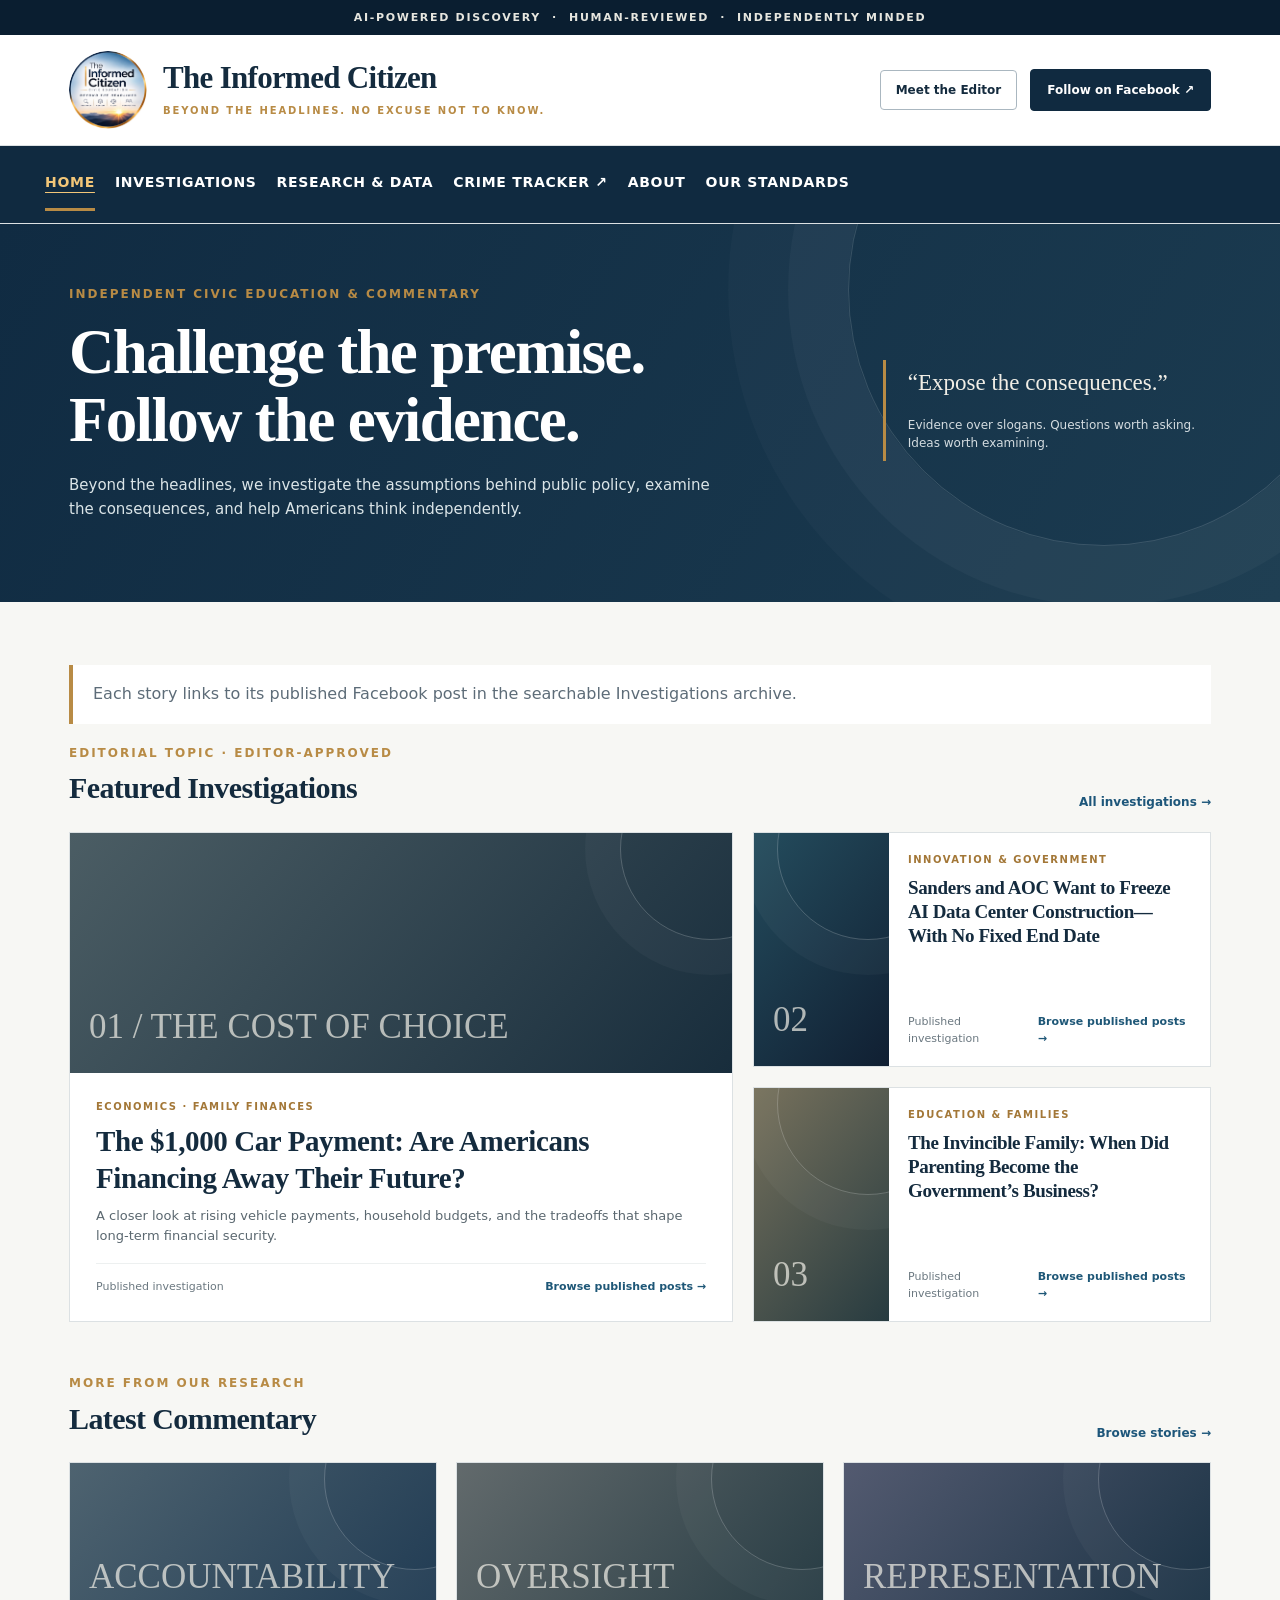
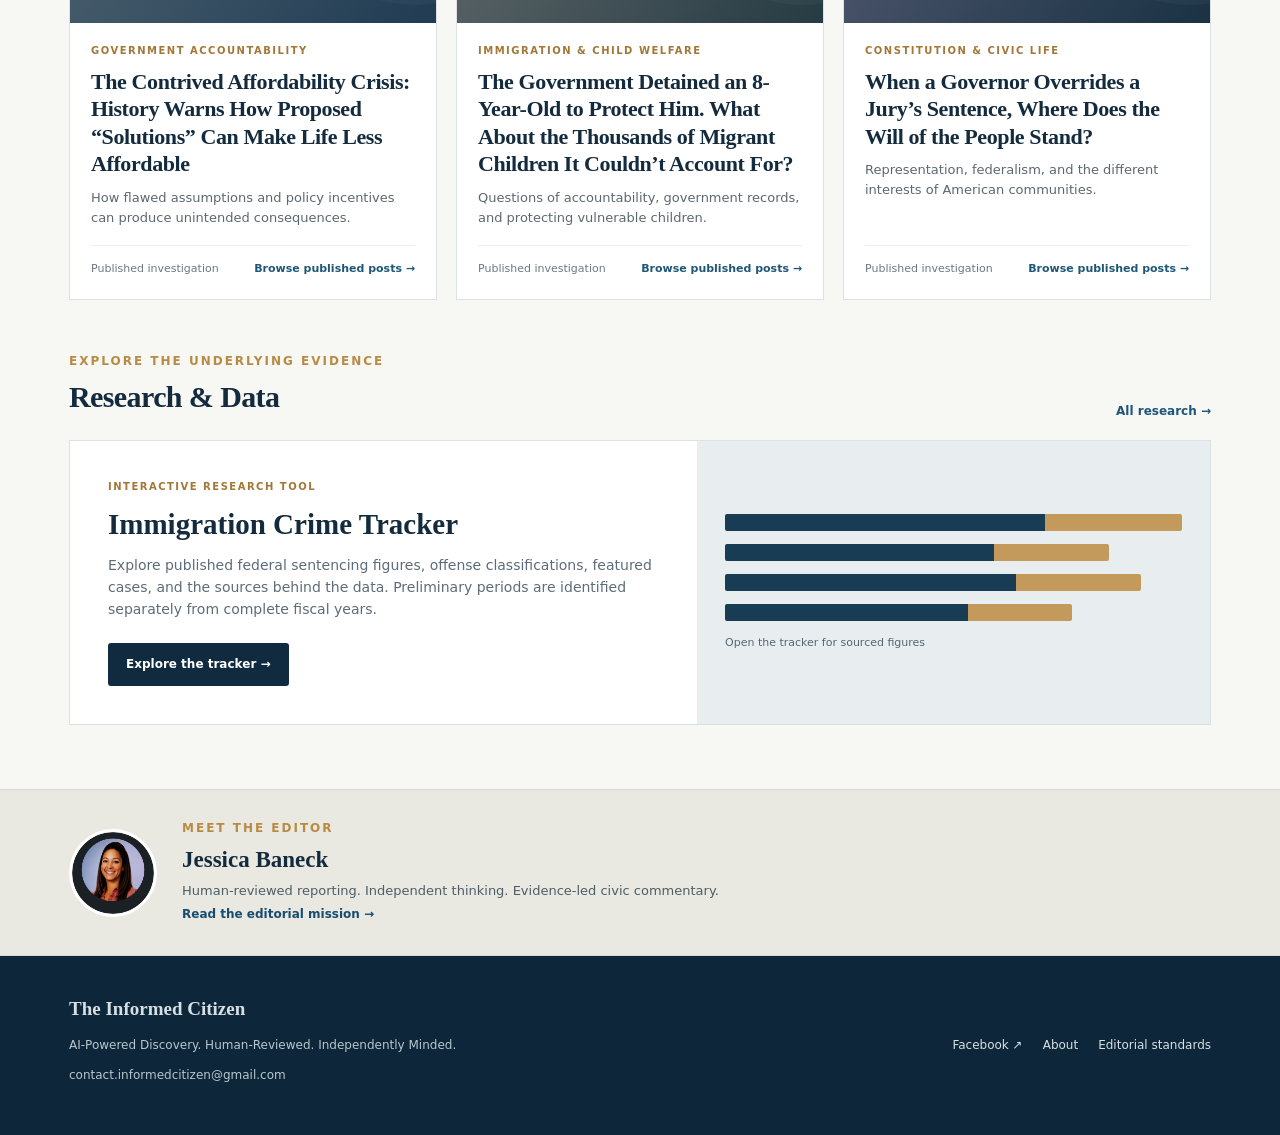
==== index.html @ 51141d1f "Route crime tracker to expandable hub and generalize data standards" ====
<!DOCTYPE html>

<html lang="en"><head><meta charset="utf-8"/><meta content="width=device-width,initial-scale=1" name="viewport"/><title>The Informed Citizen | Beyond the Headlines</title><meta content="Independent investigations and civic education. Beyond the headlines." name="description"/><style>
:root{--ink:#142b3e;--navy:#102a40;--muted:#5d6c78;--gold:#b88b45;--paper:#f7f7f4;--line:#dce1e3;--white:#fff}*{box-sizing:border-box}html{scroll-behavior:smooth}body{margin:0;background:var(--paper);color:var(--ink);font-family:system-ui,-apple-system,Segoe UI,Arial,sans-serif;line-height:1.55}a{color:inherit;text-decoration:none}a:hover{text-decoration:underline}.shell{max-width:1190px;margin:auto;padding:0 24px}.topline{background:#0a1e30;color:#e6e6df;font-size:11px;letter-spacing:1.7px;text-align:center;padding:9px 10px;font-weight:700}.mast{background:#fff;border-bottom:1px solid var(--line)}.mastin{display:flex;align-items:center;justify-content:space-between;gap:20px;min-height:110px}.identity{display:flex;align-items:center;gap:16px}.identity img{width:78px;height:78px;border-radius:50%;object-fit:cover}.name{font-family:Georgia,serif;font-size:clamp(22px,2.6vw,31px);font-weight:bold;letter-spacing:-.7px;line-height:1}.tag{font-size:10px;letter-spacing:1.9px;color:var(--gold);font-weight:800;margin-top:10px}.actions{display:flex;align-items:center;gap:13px}.outline{border:1px solid #aab7c0;border-radius:4px;padding:10px 15px;font-size:12px;font-weight:750}.fb{background:var(--navy);color:white;border:1px solid var(--navy);padding:11px 16px;border-radius:4px;font-size:12px;font-weight:750}.nav{background:white;border-bottom:1px solid var(--line)}.navin{display:flex;gap:32px;align-items:center;overflow-x:auto;white-space:nowrap}.nav a{padding:14px 0;font-size:12px;letter-spacing:.7px;font-weight:800;text-transform:uppercase;border-bottom:3px solid transparent}.nav a:first-child{border-color:var(--gold)}.hero{background:linear-gradient(120deg,#102b42,#1b3b50);color:white;position:relative;overflow:hidden}.hero:after{content:"";position:absolute;right:-80px;top:-190px;width:510px;height:510px;border:1px solid #ffffff25;border-radius:50%;box-shadow:0 0 0 60px #ffffff08,0 0 0 120px #ffffff05}.heroin{padding:61px 24px 66px;position:relative;z-index:1;display:grid;grid-template-columns:1.4fr .6fr;gap:48px;align-items:center}.eyebrow{font-size:11px;font-weight:850;letter-spacing:2.2px;text-transform:uppercase;color:var(--gold)}.hero h1{font-family:Georgia,serif;font-size:clamp(38px,5vw,63px);line-height:1.08;letter-spacing:-1.7px;margin:15px 0 20px;font-weight:600}.hero p{max-width:670px;color:#dbe5e8;font-size:15px}.herobox{border-left:3px solid var(--gold);padding:8px 0 8px 22px;color:#f1eee6}.herobox strong{display:block;font-family:Georgia,serif;font-size:23px;font-weight:normal;line-height:1.3}.herobox small{display:block;margin-top:18px;color:#d4dce0;font-size:12px}.main{padding-top:43px;padding-bottom:64px}.sectionhead{display:flex;justify-content:space-between;align-items:end;gap:15px;margin-bottom:20px}.sectionhead h2{font-family:Georgia,serif;font-size:30px;letter-spacing:-.6px;margin:3px 0 0}.sectionhead a{font-size:12px;font-weight:800;color:#1d567a}.grid{display:grid;grid-template-columns:repeat(3,minmax(0,1fr));gap:19px}.featuregrid{display:grid;grid-template-columns:1.45fr 1fr;gap:20px}.story{background:white;border:1px solid var(--line);overflow:hidden;display:flex;flex-direction:column}.art{height:160px;position:relative;overflow:hidden;display:flex;align-items:end;padding:19px;background:linear-gradient(130deg,#2e4857,#112c40);color:#f2f0e8}.art:after{content:"";position:absolute;width:180px;height:180px;right:-70px;top:-75px;border:1px solid #ffffff35;border-radius:50%;box-shadow:0 0 0 35px #ffffff08}.art em{position:relative;z-index:1;font-style:normal;font-family:Georgia,serif;font-size:35px;opacity:.7}.art.car{background:linear-gradient(130deg,#4b5d64,#182d3c)}.art.ai{background:linear-gradient(130deg,#244c5d,#101f32)}.art.school{background:linear-gradient(130deg,#77715c,#273b40)}.art.gov{background:linear-gradient(130deg,#4e6370,#203b53)}.art.child{background:linear-gradient(130deg,#626a6c,#263b43)}.art.civic{background:linear-gradient(130deg,#535a70,#1a3244)}.storybody{padding:20px 21px 22px;flex:1;display:flex;flex-direction:column}.kicker{color:#a37737;font-size:10px;letter-spacing:1.5px;text-transform:uppercase;font-weight:850}.story h3{font-family:Georgia,serif;font-size:22px;line-height:1.25;letter-spacing:-.4px;margin:9px 0 10px}.story p{color:#5b6870;font-size:13px;margin:0 0 17px}.story .bottom{margin-top:auto;display:flex;align-items:center;justify-content:space-between;gap:8px;border-top:1px solid #edf0f0;padding-top:14px;font-size:11px;color:#6b7880}.story .bottom a{color:#1e5777;font-weight:800}.featured .art{height:240px}.featured h3{font-size:29px}.featured .storybody{padding:26px}.smallstack{display:grid;gap:20px}.smallstack .story{flex-direction:row}.smallstack .art{height:auto;width:135px;flex-shrink:0}.smallstack .storybody{padding:19px}.smallstack h3{font-size:19px}.smallstack p{display:none}.smallstack .bottom{border:0;padding-top:0}.section{margin-top:52px}.research{background:#fff;border:1px solid var(--line);display:grid;grid-template-columns:1.1fr .9fr;overflow:hidden}.researchcopy{padding:38px}.research h3{font-family:Georgia,serif;font-size:29px;line-height:1.2;margin:12px 0}.research p{color:var(--muted);font-size:14px;max-width:560px}.button{display:inline-block;background:var(--navy);color:white;padding:12px 18px;font-size:12px;font-weight:800;margin-top:9px;border-radius:3px}.viz{background:#e8eef0;padding:28px;display:flex;flex-direction:column;justify-content:center;gap:13px}.viz .bar{height:17px;border-radius:2px;background:linear-gradient(90deg,#193c55 70%,#c39a5c 70%)}.viz .bar:nth-child(2){width:84%}.viz .bar:nth-child(3){width:91%}.viz .bar:nth-child(4){width:76%}.viz small{color:#536671;font-size:11px}.aboutband{background:#e9e8e1;border-top:1px solid #d9d9d1;border-bottom:1px solid #d9d9d1}.aboutin{display:flex;align-items:center;gap:25px;padding-top:29px;padding-bottom:29px}.aboutin img{width:88px;height:88px;object-fit:cover;border-radius:50%;border:3px solid white}.aboutin h3{font-family:Georgia,serif;font-size:23px;margin:4px 0}.aboutin p{font-size:13px;color:#4d5e68;margin:0}.aboutin a{font-size:12px;color:#174d70;font-weight:800}.footer{background:#0e2639;color:#d6e0e4;padding:38px 0}.footerin{display:flex;justify-content:space-between;gap:20px;align-items:center}.footer strong{font-family:Georgia,serif;font-size:19px}.footer p{font-size:12px;color:#b7c7cd}.footlinks{display:flex;gap:20px;font-size:12px}.preview{position:fixed;bottom:14px;right:14px;background:#fff;color:#1b3c50;border:1px solid #c7d0d5;box-shadow:0 5px 30px #0002;padding:9px 13px;font-size:11px;font-weight:750;z-index:5;border-radius:5px}@media(max-width:800px){.heroin{grid-template-columns:1fr;gap:20px}.herobox{display:none}.featuregrid{grid-template-columns:1fr}.grid{grid-template-columns:repeat(2,minmax(0,1fr))}.actions .outline{display:none}.mastin{min-height:90px}.identity img{width:58px;height:58px}.name{font-size:22px}.tag{font-size:8px}.research{grid-template-columns:1fr}.viz{min-height:160px}.footerin{flex-direction:column;align-items:start}}@media(max-width:530px){.shell{padding-left:17px;padding-right:17px}.mastin{gap:10px}.name{font-size:19px}.tag{font-size:7px;letter-spacing:1px}.fb{font-size:10px;padding:9px}.navin{gap:20px}.nav a{font-size:10px}.heroin{padding-top:42px;padding-bottom:45px}.hero h1{font-size:39px}.grid{grid-template-columns:1fr}.smallstack .art{width:90px}.smallstack h3{font-size:17px}.featured .art{height:180px}.featured h3{font-size:24px}.sectionhead h2{font-size:27px}.aboutin img{width:68px;height:68px}.aboutin{gap:15px}.preview{font-size:9px}}

/* Shared editorial pages */
.page-hero{padding:54px 0 28px}.page-hero h1{font-size:clamp(36px,5vw,62px);line-height:1.08;letter-spacing:-1.5px;margin:8px 0 12px}.eyebrow{font-size:12px;font-weight:800;letter-spacing:2px;text-transform:uppercase;color:var(--gold)}.intro{max-width:740px;color:var(--muted);font-size:17px}.page-main{min-height:65vh;padding-bottom:70px}.article-grid{display:grid;grid-template-columns:repeat(3,minmax(0,1fr));gap:18px;margin:26px 0}.story-tile{border:1px solid var(--line);border-radius:10px;background:#fff;padding:22px;display:flex;flex-direction:column;gap:12px;min-height:190px}.story-tile h2{font-size:21px;line-height:1.25;margin:0}.story-tile p{color:var(--muted);margin:0}.story-tile a,.cta-link{font-weight:800;color:#234b69;margin-top:auto}.filters{display:flex;gap:10px;flex-wrap:wrap;margin:20px 0}.filter{border:1px solid #cad2d7;background:#fff;padding:10px 15px;border-radius:24px;font-weight:700;color:var(--ink);cursor:pointer}.filter[aria-pressed=true]{background:var(--navy);color:white}.searchbox{padding:13px 16px;width:100%;max-width:500px;border:1px solid #cbd4d9;border-radius:8px;font:inherit}.loadmore{padding:12px 20px;background:var(--navy);color:#fff;border:0;border-radius:6px;font:inherit;font-weight:800;cursor:pointer}.notice{border-left:4px solid var(--gold);background:#fff;padding:17px 20px;color:var(--muted);margin:20px 0}.profile{display:grid;grid-template-columns:200px 1fr;gap:30px;align-items:center;background:#fff;border:1px solid var(--line);border-radius:12px;padding:30px;margin:30px 0}.profile img{width:190px;height:190px;object-fit:cover;border-radius:50%}.readable{max-width:830px;font-size:17px;line-height:1.75}.readable h2{margin-top:32px}.research-panel{border:1px solid var(--line);background:#fff;border-radius:12px;padding:30px;margin:24px 0}.link-list a{display:block;padding:12px 0;border-bottom:1px solid var(--line);font-weight:700}@media(max-width:760px){.article-grid{grid-template-columns:1fr}.profile{grid-template-columns:1fr;text-align:center}.profile img{margin:auto}.page-hero{padding:35px 0 18px}}
</style><style id="site-nav-fix">nav.nav{position:sticky;top:0;z-index:1000;background:#102a40}nav.nav .navin{display:flex;gap:20px;align-items:center;flex-wrap:wrap;padding:12px 0}nav.nav a{color:#fff;text-decoration:none;font-weight:600;font-size:14px}nav.nav a[aria-current="page"]{color:#f2c678;text-decoration:underline;text-underline-offset:5px}.story-tile[hidden],#more[hidden]{display:none!important}@media(max-width:640px){nav.nav .navin{gap:12px;padding:10px 0}nav.nav a{font-size:12px}}</style></head><body><div class="topline">AI-POWERED DISCOVERY  ·  HUMAN-REVIEWED  ·  INDEPENDENTLY MINDED</div><header class="mast"><div class="shell mastin"><a class="identity" href="index.html"><img alt="The Informed Citizen logo" src="[data-uri]"/><div><div class="name">The Informed Citizen</div><div class="tag">BEYOND THE HEADLINES. NO EXCUSE NOT TO KNOW.</div></div></a><div class="actions"><a class="outline" href="about.html">Meet the Editor</a><a class="fb" href="https://www.facebook.com/share/19aGaXoDgL/?mibextid=wwXIfr" rel="noopener" target="_blank">Follow on Facebook ↗</a></div></div></header><nav class="nav"><div class="shell navin"><a aria-current="page" href="index.html">Home</a><a href="investigations.html">Investigations</a><a href="research.html">Research &amp; Data</a><a href="crime-tracker.html" target="_blank" rel="noopener noreferrer">Crime Tracker ↗</a><a href="about.html">About</a><a href="methodology.html">Our Standards</a></div></nav><section class="hero"><div class="shell heroin"><div><div class="eyebrow">Independent civic education &amp; commentary</div><h1>Challenge the premise.<br/>Follow the evidence.</h1><p>Beyond the headlines, we investigate the assumptions behind public policy, examine the consequences, and help Americans think independently.</p></div><div class="herobox"><strong>“Expose the consequences.”</strong><small>Evidence over slogans. Questions worth asking. Ideas worth examining.</small></div></div></section><main class="shell main"><div class="notice shell">Each story links to its published Facebook post in the searchable Investigations archive.</div><section><div class="sectionhead"><div><div class="eyebrow">Editorial topic · Editor-approved</div><h2>Featured Investigations</h2></div><a href="investigations.html">All investigations →</a></div><div class="featuregrid"><article class="story featured"><div class="art car"><em>01 / THE COST OF CHOICE</em></div><div class="storybody"><div class="kicker">Economics · Family finances</div><h3><a href="https://www.facebook.com/share/p/19rZbtHtNw/?mibextid=wwXIfr" rel="noopener noreferrer" target="_blank">The $1,000 Car Payment: Are Americans Financing Away Their Future?</a></h3><p>A closer look at rising vehicle payments, household budgets, and the tradeoffs that shape long-term financial security.</p><div class="bottom"><span>Published investigation</span><a href="investigations.html" rel="noopener" target="_blank">Browse published posts →</a></div></div></article><div class="smallstack"><article class="story"><div class="art ai"><em>02</em></div><div class="storybody"><div class="kicker">Innovation &amp; government</div><h3><a href="https://www.facebook.com/share/16NXkPvej3C/?mibextid=wwXIfr" rel="noopener noreferrer" target="_blank">Sanders and AOC Want to Freeze AI Data Center Construction—With No Fixed End Date</a></h3><div class="bottom"><span>Published investigation</span><a href="investigations.html" rel="noopener" target="_blank">Browse published posts →</a></div></div></article><article class="story"><div class="art school"><em>03</em></div><div class="storybody"><div class="kicker">Education &amp; families</div><h3><a href="https://www.facebook.com/share/1JA9yYzC1A/?mibextid=wwXIfr" rel="noopener noreferrer" target="_blank">The Invincible Family: When Did Parenting Become the Government’s Business?</a></h3><div class="bottom"><span>Published investigation</span><a href="investigations.html" rel="noopener" target="_blank">Browse published posts →</a></div></div></article></div></div></section><section class="section"><div class="sectionhead"><div><div class="eyebrow">More from our research</div><h2>Latest Commentary</h2></div><a href="investigations.html">Browse stories →</a></div><div class="grid"><article class="story"><div class="art gov"><em>ACCOUNTABILITY</em></div><div class="storybody"><div class="kicker">Government accountability</div><h3><a href="https://www.facebook.com/share/1FDDnfj3Ny/?mibextid=wwXIfr" rel="noopener noreferrer" target="_blank">The Contrived Affordability Crisis: History Warns How Proposed “Solutions” Can Make Life Less Affordable</a></h3><p>How flawed assumptions and policy incentives can produce unintended consequences.</p><div class="bottom"><span>Published investigation</span><a href="investigations.html" rel="noopener" target="_blank">Browse published posts →</a></div></div></article><article class="story"><div class="art child"><em>OVERSIGHT</em></div><div class="storybody"><div class="kicker">Immigration &amp; child welfare</div><h3><a href="https://www.facebook.com/share/v/1CK9tFziit/?mibextid=wwXIfr" rel="noopener noreferrer" target="_blank">The Government Detained an 8-Year-Old to Protect Him. What About the Thousands of Migrant Children It Couldn’t Account For?</a></h3><p>Questions of accountability, government records, and protecting vulnerable children.</p><div class="bottom"><span>Published investigation</span><a href="investigations.html" rel="noopener" target="_blank">Browse published posts →</a></div></div></article><article class="story"><div class="art civic"><em>REPRESENTATION</em></div><div class="storybody"><div class="kicker">Constitution &amp; civic life</div><h3><a href="https://www.facebook.com/share/19tiYVCJKF/?mibextid=wwXIfr" rel="noopener noreferrer" target="_blank">When a Governor Overrides a Jury’s Sentence, Where Does the Will of the People Stand?</a></h3><p>Representation, federalism, and the different interests of American communities.</p><div class="bottom"><span>Published investigation</span><a href="investigations.html" rel="noopener" target="_blank">Browse published posts →</a></div></div></article></div></section><section class="section"><div class="sectionhead"><div><div class="eyebrow">Explore the underlying evidence</div><h2>Research &amp; Data</h2></div><a href="research.html">All research →</a></div><div class="research"><div class="researchcopy"><div class="kicker">Interactive research tool</div><h3>Immigration Crime Tracker</h3><p>Explore published federal sentencing figures, offense classifications, featured cases, and the sources behind the data. Preliminary periods are identified separately from complete fiscal years.</p><a class="button" href="crime-tracker.html" target="_blank" rel="noopener noreferrer">Explore the tracker →</a></div><div aria-label="Decorative chart preview" class="viz"><div class="bar"></div><div class="bar"></div><div class="bar"></div><div class="bar"></div><small>Open the tracker for sourced figures</small></div></div></section></main><section class="aboutband"><div class="shell aboutin"><img alt="Editor Jessica Baneck" src="[data-uri]"/><div><div class="eyebrow">Meet the editor</div><h3>Jessica Baneck</h3><p>Human-reviewed reporting. Independent thinking. Evidence-led civic commentary.</p><a href="about.html">Read the editorial mission →</a></div></div></section><footer class="footer"><div class="shell footerin"><div><strong>The Informed Citizen</strong><p>AI-Powered Discovery. Human-Reviewed. Independently Minded.</p><p>contact.informedcitizen@gmail.com</p></div><div class="footlinks"><a href="https://www.facebook.com/share/19aGaXoDgL/?mibextid=wwXIfr" rel="noopener" target="_blank">Facebook ↗</a><a href="about.html">About</a><a href="methodology.html">Editorial standards</a></div></div></footer></body></html>
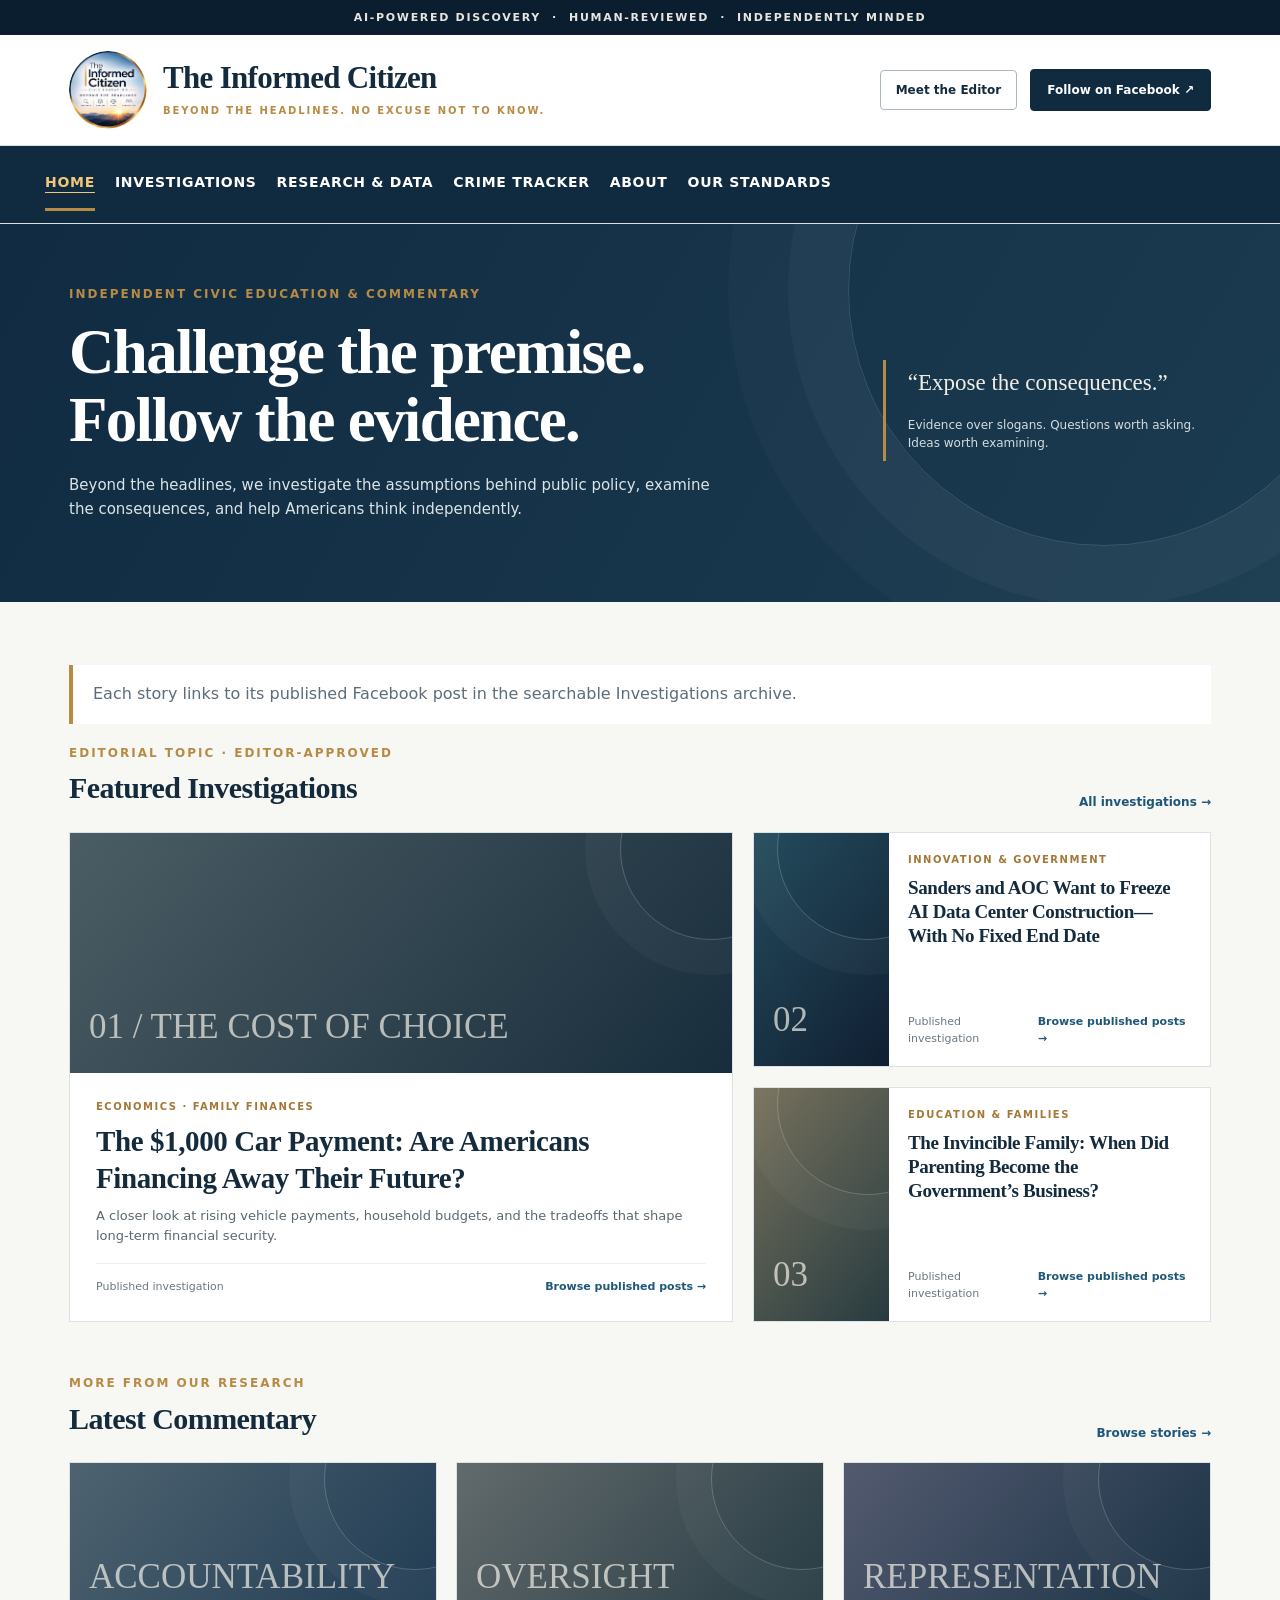
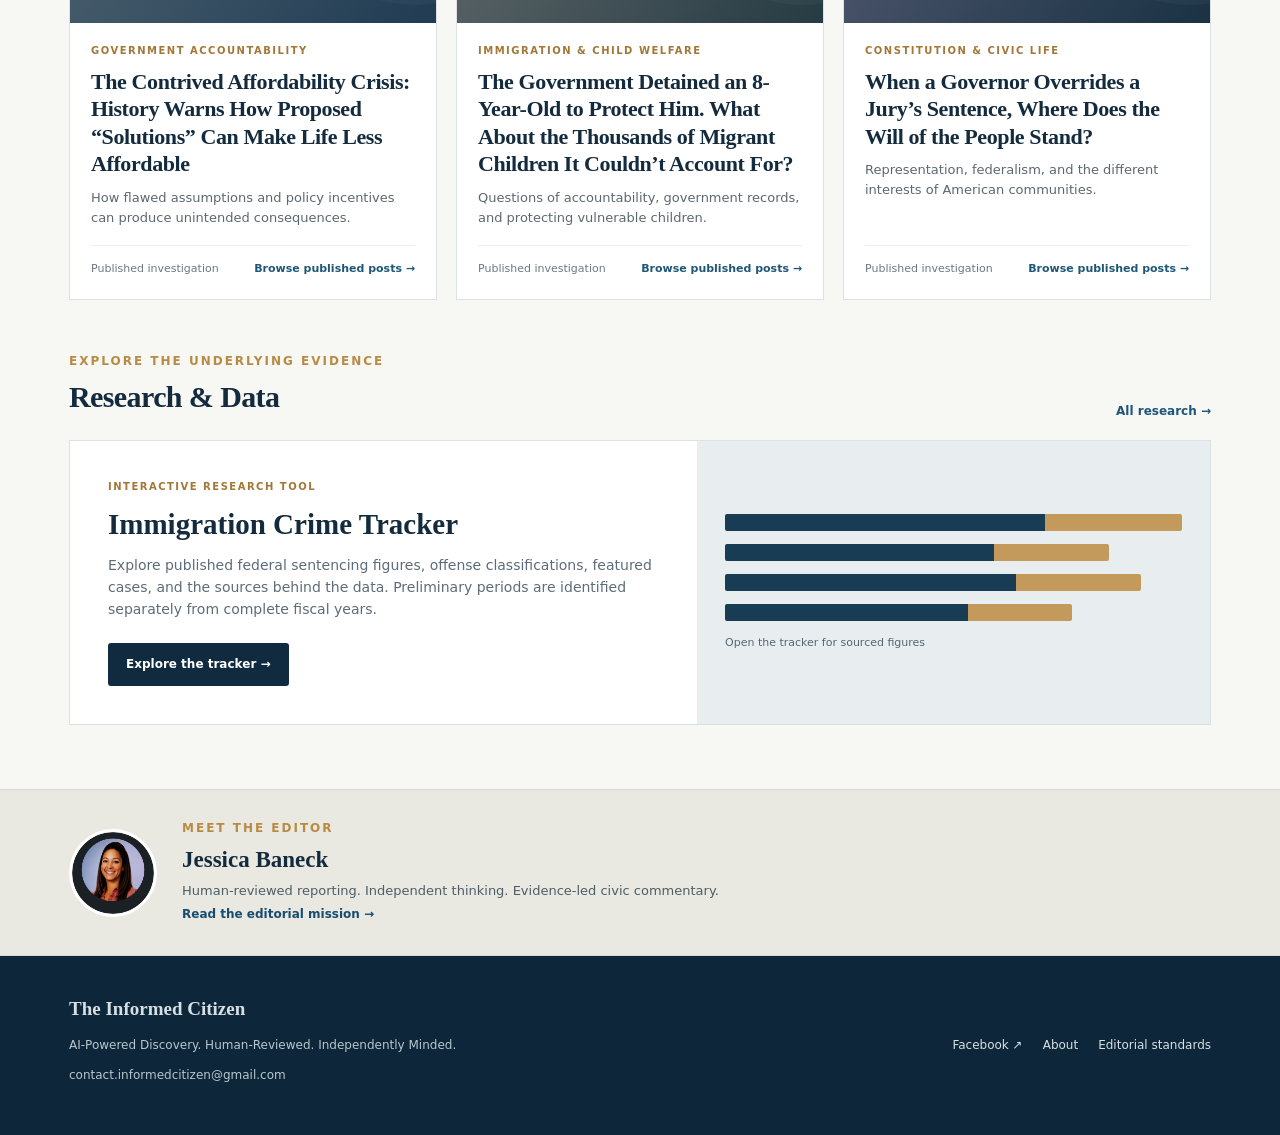
==== commit ea3934c8: "Use same-tab Crime Tracker navigation and hide unverifiable archive card" ====
--- a/index.html
+++ b/index.html
@@ -5,4 +5,4 @@
 
 /* Shared editorial pages */
 .page-hero{padding:54px 0 28px}.page-hero h1{font-size:clamp(36px,5vw,62px);line-height:1.08;letter-spacing:-1.5px;margin:8px 0 12px}.eyebrow{font-size:12px;font-weight:800;letter-spacing:2px;text-transform:uppercase;color:var(--gold)}.intro{max-width:740px;color:var(--muted);font-size:17px}.page-main{min-height:65vh;padding-bottom:70px}.article-grid{display:grid;grid-template-columns:repeat(3,minmax(0,1fr));gap:18px;margin:26px 0}.story-tile{border:1px solid var(--line);border-radius:10px;background:#fff;padding:22px;display:flex;flex-direction:column;gap:12px;min-height:190px}.story-tile h2{font-size:21px;line-height:1.25;margin:0}.story-tile p{color:var(--muted);margin:0}.story-tile a,.cta-link{font-weight:800;color:#234b69;margin-top:auto}.filters{display:flex;gap:10px;flex-wrap:wrap;margin:20px 0}.filter{border:1px solid #cad2d7;background:#fff;padding:10px 15px;border-radius:24px;font-weight:700;color:var(--ink);cursor:pointer}.filter[aria-pressed=true]{background:var(--navy);color:white}.searchbox{padding:13px 16px;width:100%;max-width:500px;border:1px solid #cbd4d9;border-radius:8px;font:inherit}.loadmore{padding:12px 20px;background:var(--navy);color:#fff;border:0;border-radius:6px;font:inherit;font-weight:800;cursor:pointer}.notice{border-left:4px solid var(--gold);background:#fff;padding:17px 20px;color:var(--muted);margin:20px 0}.profile{display:grid;grid-template-columns:200px 1fr;gap:30px;align-items:center;background:#fff;border:1px solid var(--line);border-radius:12px;padding:30px;margin:30px 0}.profile img{width:190px;height:190px;object-fit:cover;border-radius:50%}.readable{max-width:830px;font-size:17px;line-height:1.75}.readable h2{margin-top:32px}.research-panel{border:1px solid var(--line);background:#fff;border-radius:12px;padding:30px;margin:24px 0}.link-list a{display:block;padding:12px 0;border-bottom:1px solid var(--line);font-weight:700}@media(max-width:760px){.article-grid{grid-template-columns:1fr}.profile{grid-template-columns:1fr;text-align:center}.profile img{margin:auto}.page-hero{padding:35px 0 18px}}
-</style><style id="site-nav-fix">nav.nav{position:sticky;top:0;z-index:1000;background:#102a40}nav.nav .navin{display:flex;gap:20px;align-items:center;flex-wrap:wrap;padding:12px 0}nav.nav a{color:#fff;text-decoration:none;font-weight:600;font-size:14px}nav.nav a[aria-current="page"]{color:#f2c678;text-decoration:underline;text-underline-offset:5px}.story-tile[hidden],#more[hidden]{display:none!important}@media(max-width:640px){nav.nav .navin{gap:12px;padding:10px 0}nav.nav a{font-size:12px}}</style></head><body><div class="topline">AI-POWERED DISCOVERY  ·  HUMAN-REVIEWED  ·  INDEPENDENTLY MINDED</div><header class="mast"><div class="shell mastin"><a class="identity" href="index.html"><img alt="The Informed Citizen logo" src="[data-uri]"/><div><div class="name">The Informed Citizen</div><div class="tag">BEYOND THE HEADLINES. NO EXCUSE NOT TO KNOW.</div></div></a><div class="actions"><a class="outline" href="about.html">Meet the Editor</a><a class="fb" href="https://www.facebook.com/share/19aGaXoDgL/?mibextid=wwXIfr" rel="noopener" target="_blank">Follow on Facebook ↗</a></div></div></header><nav class="nav"><div class="shell navin"><a aria-current="page" href="index.html">Home</a><a href="investigations.html">Investigations</a><a href="research.html">Research &amp; Data</a><a href="crime-tracker.html" target="_blank" rel="noopener noreferrer">Crime Tracker ↗</a><a href="about.html">About</a><a href="methodology.html">Our Standards</a></div></nav><section class="hero"><div class="shell heroin"><div><div class="eyebrow">Independent civic education &amp; commentary</div><h1>Challenge the premise.<br/>Follow the evidence.</h1><p>Beyond the headlines, we investigate the assumptions behind public policy, examine the consequences, and help Americans think independently.</p></div><div class="herobox"><strong>“Expose the consequences.”</strong><small>Evidence over slogans. Questions worth asking. Ideas worth examining.</small></div></div></section><main class="shell main"><div class="notice shell">Each story links to its published Facebook post in the searchable Investigations archive.</div><section><div class="sectionhead"><div><div class="eyebrow">Editorial topic · Editor-approved</div><h2>Featured Investigations</h2></div><a href="investigations.html">All investigations →</a></div><div class="featuregrid"><article class="story featured"><div class="art car"><em>01 / THE COST OF CHOICE</em></div><div class="storybody"><div class="kicker">Economics · Family finances</div><h3><a href="https://www.facebook.com/share/p/19rZbtHtNw/?mibextid=wwXIfr" rel="noopener noreferrer" target="_blank">The $1,000 Car Payment: Are Americans Financing Away Their Future?</a></h3><p>A closer look at rising vehicle payments, household budgets, and the tradeoffs that shape long-term financial security.</p><div class="bottom"><span>Published investigation</span><a href="investigations.html" rel="noopener" target="_blank">Browse published posts →</a></div></div></article><div class="smallstack"><article class="story"><div class="art ai"><em>02</em></div><div class="storybody"><div class="kicker">Innovation &amp; government</div><h3><a href="https://www.facebook.com/share/16NXkPvej3C/?mibextid=wwXIfr" rel="noopener noreferrer" target="_blank">Sanders and AOC Want to Freeze AI Data Center Construction—With No Fixed End Date</a></h3><div class="bottom"><span>Published investigation</span><a href="investigations.html" rel="noopener" target="_blank">Browse published posts →</a></div></div></article><article class="story"><div class="art school"><em>03</em></div><div class="storybody"><div class="kicker">Education &amp; families</div><h3><a href="https://www.facebook.com/share/1JA9yYzC1A/?mibextid=wwXIfr" rel="noopener noreferrer" target="_blan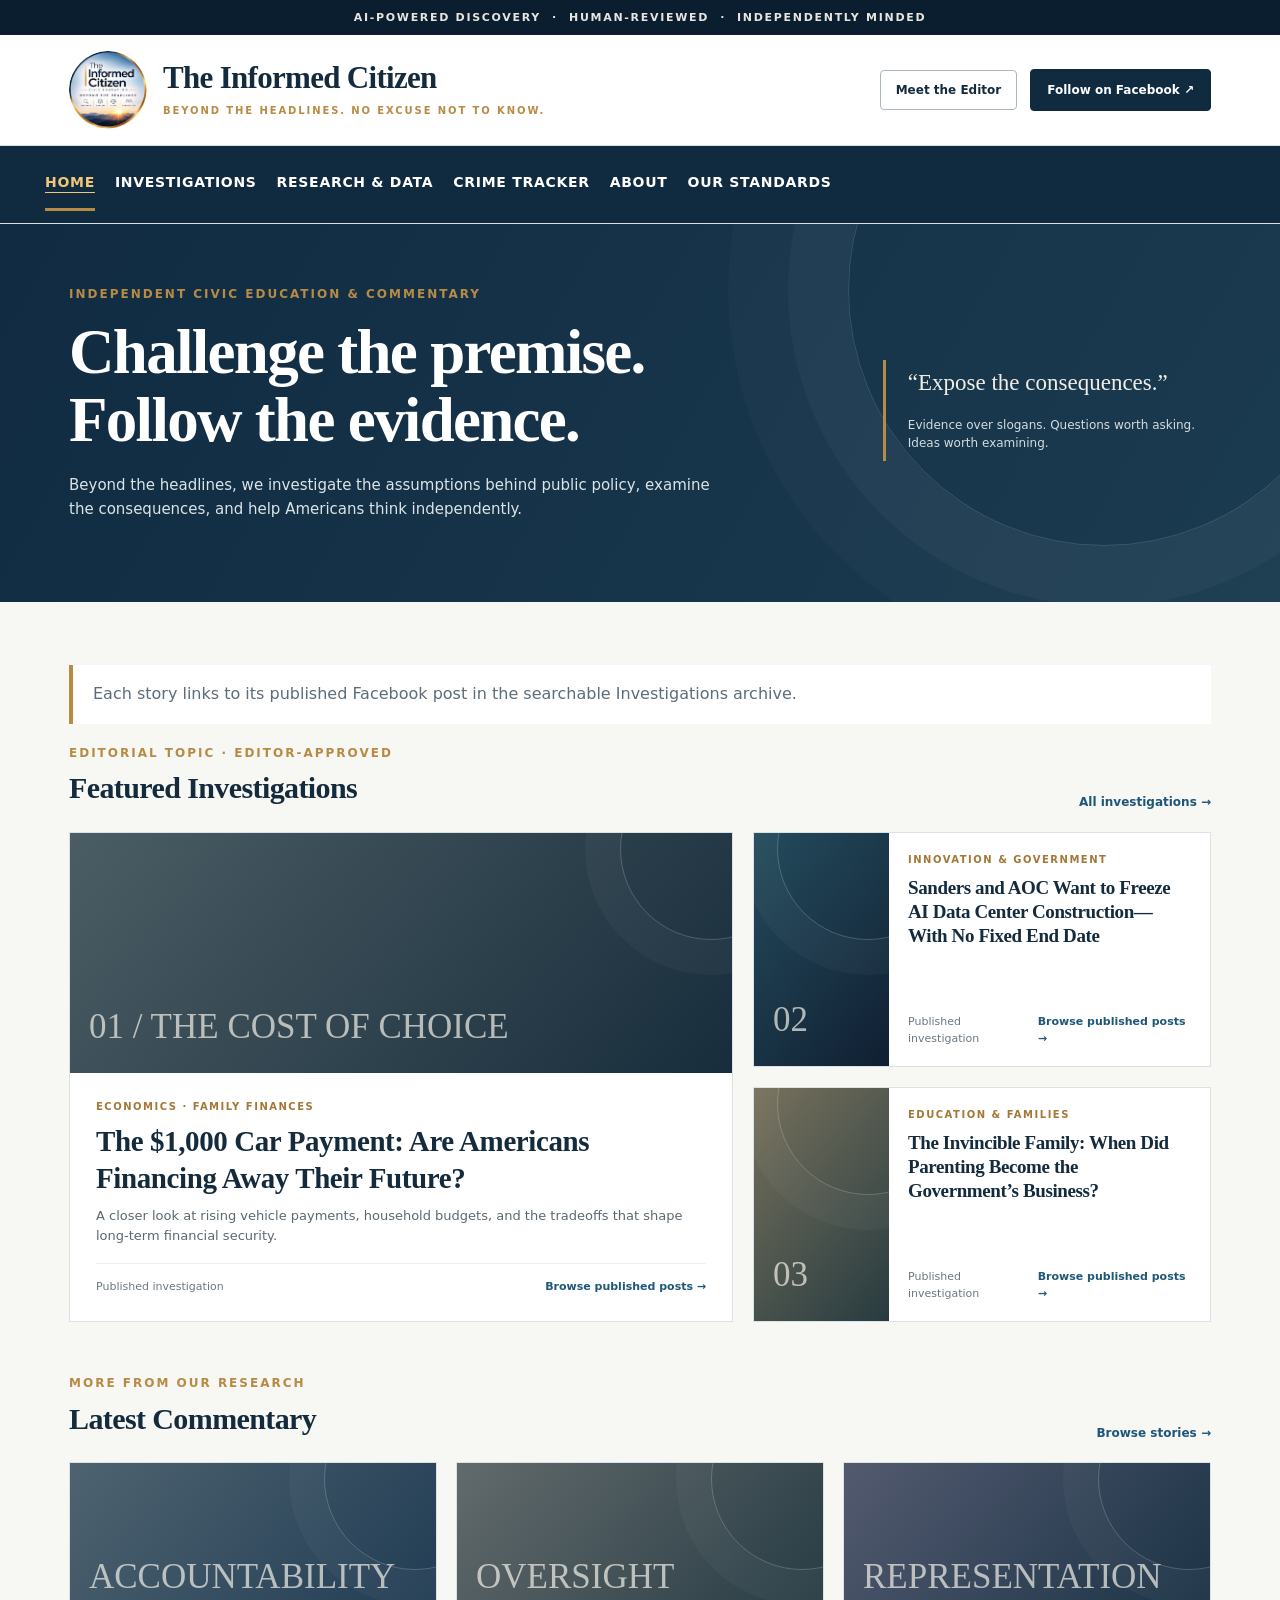
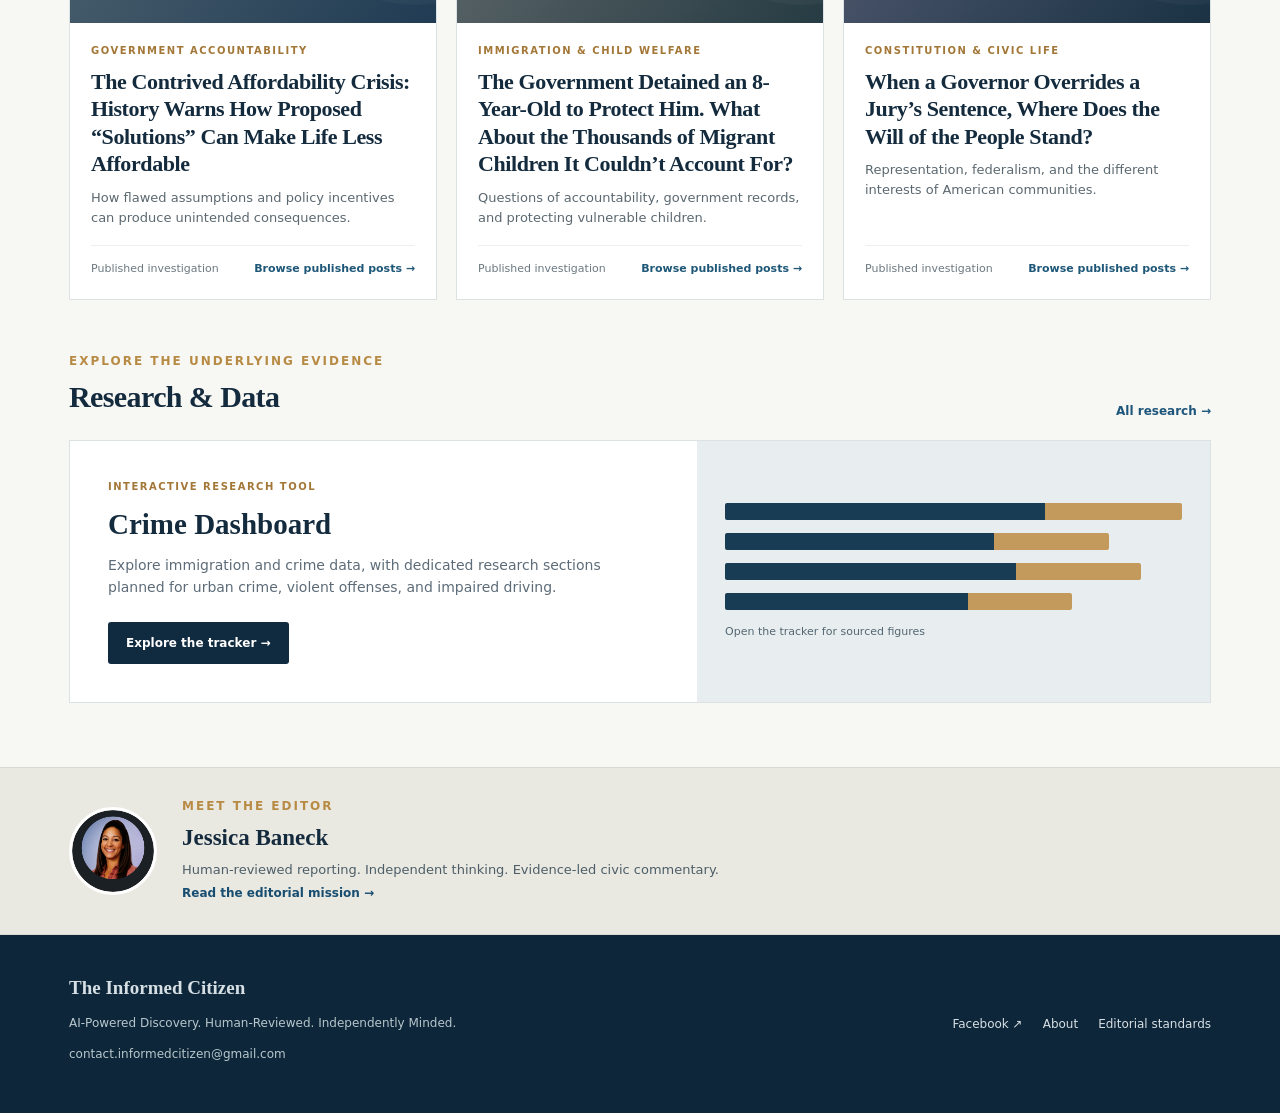
==== commit a877d9b3: "Align research links and dashboard return navigation with Crime Dashboard" ====
--- a/index.html
+++ b/index.html
@@ -5,4 +5,4 @@
 
 /* Shared editorial pages */
 .page-hero{padding:54px 0 28px}.page-hero h1{font-size:clamp(36px,5vw,62px);line-height:1.08;letter-spacing:-1.5px;margin:8px 0 12px}.eyebrow{font-size:12px;font-weight:800;letter-spacing:2px;text-transform:uppercase;color:var(--gold)}.intro{max-width:740px;color:var(--muted);font-size:17px}.page-main{min-height:65vh;padding-bottom:70px}.article-grid{display:grid;grid-template-columns:repeat(3,minmax(0,1fr));gap:18px;margin:26px 0}.story-tile{border:1px solid var(--line);border-radius:10px;background:#fff;padding:22px;display:flex;flex-direction:column;gap:12px;min-height:190px}.story-tile h2{font-size:21px;line-height:1.25;margin:0}.story-tile p{color:var(--muted);margin:0}.story-tile a,.cta-link{font-weight:800;color:#234b69;margin-top:auto}.filters{display:flex;gap:10px;flex-wrap:wrap;margin:20px 0}.filter{border:1px solid #cad2d7;background:#fff;padding:10px 15px;border-radius:24px;font-weight:700;color:var(--ink);cursor:pointer}.filter[aria-pressed=true]{background:var(--navy);color:white}.searchbox{padding:13px 16px;width:100%;max-width:500px;border:1px solid #cbd4d9;border-radius:8px;font:inherit}.loadmore{padding:12px 20px;background:var(--navy);color:#fff;border:0;border-radius:6px;font:inherit;font-weight:800;cursor:pointer}.notice{border-left:4px solid var(--gold);background:#fff;padding:17px 20px;color:var(--muted);margin:20px 0}.profile{display:grid;grid-template-columns:200px 1fr;gap:30px;align-items:center;background:#fff;border:1px solid var(--line);border-radius:12px;padding:30px;margin:30px 0}.profile img{width:190px;height:190px;object-fit:cover;border-radius:50%}.readable{max-width:830px;font-size:17px;line-height:1.75}.readable h2{margin-top:32px}.research-panel{border:1px solid var(--line);background:#fff;border-radius:12px;padding:30px;margin:24px 0}.link-list a{display:block;padding:12px 0;border-bottom:1px solid var(--line);font-weight:700}@media(max-width:760px){.article-grid{grid-template-columns:1fr}.profile{grid-template-columns:1fr;text-align:center}.profile img{margin:auto}.page-hero{padding:35px 0 18px}}
-</style><style id="site-nav-fix">nav.nav{position:sticky;top:0;z-index:1000;background:#102a40}nav.nav .navin{display:flex;gap:20px;align-items:center;flex-wrap:wrap;padding:12px 0}nav.nav a{color:#fff;text-decoration:none;font-weight:600;font-size:14px}nav.nav a[aria-current="page"]{color:#f2c678;text-decoration:underline;text-underline-offset:5px}.story-tile[hidden],#more[hidden]{display:none!important}@media(max-width:640px){nav.nav .navin{gap:12px;padding:10px 0}nav.nav a{font-size:12px}}</style></head><body><div class="topline">AI-POWERED DISCOVERY  ·  HUMAN-REVIEWED  ·  INDEPENDENTLY MINDED</div><header class="mast"><div class="shell mastin"><a class="identity" href="index.html"><img alt="The Informed Citizen logo" src="[data-uri]"/><div><div class="name">The Informed Citizen</div><div class="tag">BEYOND THE HEADLINES. NO EXCUSE NOT TO KNOW.</div></div></a><div class="actions"><a class="outline" href="about.html">Meet the Editor</a><a class="fb" href="https://www.facebook.com/share/19aGaXoDgL/?mibextid=wwXIfr" rel="noopener" target="_blank">Follow on Facebook ↗</a></div></div></header><nav class="nav"><div class="shell navin"><a aria-current="page" href="index.html">Home</a><a href="investigations.html">Investigations</a><a href="research.html">Research &amp; Data</a><a href="crime-tracker.html">Crime Tracker</a><a href="about.html">About</a><a href="methodology.html">Our Standards</a></div></nav><section class="hero"><div class="shell heroin"><div><div class="eyebrow">Independent civic education &amp; commentary</div><h1>Challenge the premise.<br/>Follow the evidence.</h1><p>Beyond the headlines, we investigate the assumptions behind public policy, examine the consequences, and help Americans think independently.</p></div><div class="herobox"><strong>“Expose the consequences.”</strong><small>Evidence over slogans. Questions worth asking. Ideas worth examining.</small></div></div></section><main class="shell main"><div class="notice shell">Each story links to its published Facebook post in the searchable Investigations archive.</div><section><div class="sectionhead"><div><div class="eyebrow">Editorial topic · Editor-approved</div><h2>Featured Investigations</h2></div><a href="investigations.html">All investigations →</a></div><div class="featuregrid"><article class="story featured"><div class="art car"><em>01 / THE COST OF CHOICE</em></div><div class="storybody"><div class="kicker">Economics · Family finances</div><h3><a href="https://www.facebook.com/share/p/19rZbtHtNw/?mibextid=wwXIfr" rel="noopener noreferrer" target="_blank">The $1,000 Car Payment: Are Americans Financing Away Their Future?</a></h3><p>A closer look at rising vehicle payments, household budgets, and the tradeoffs that shape long-term financial security.</p><div class="bottom"><span>Published investigation</span><a href="investigations.html" rel="noopener" target="_blank">Browse published posts →</a></div></div></article><div class="smallstack"><article class="story"><div class="art ai"><em>02</em></div><div class="storybody"><div class="kicker">Innovation &amp; government</div><h3><a href="https://www.facebook.com/share/16NXkPvej3C/?mibextid=wwXIfr" rel="noopener noreferrer" target="_blank">Sanders and AOC Want to Freeze AI Data Center Construction—With No Fixed End Date</a></h3><div class="bottom"><span>Published investigation</span><a href="investigations.html" rel="noopener" target="_blank">Browse published posts →</a></div></div></article><article class="story"><div class="art school"><em>03</em></div><div class="storybody"><div class="kicker">Education &amp; families</div><h3><a href="https://www.facebook.com/share/1JA9yYzC1A/?mibextid=wwXIfr" rel="noopener noreferrer" target="_blank">The Invincible Family: When Did Parenting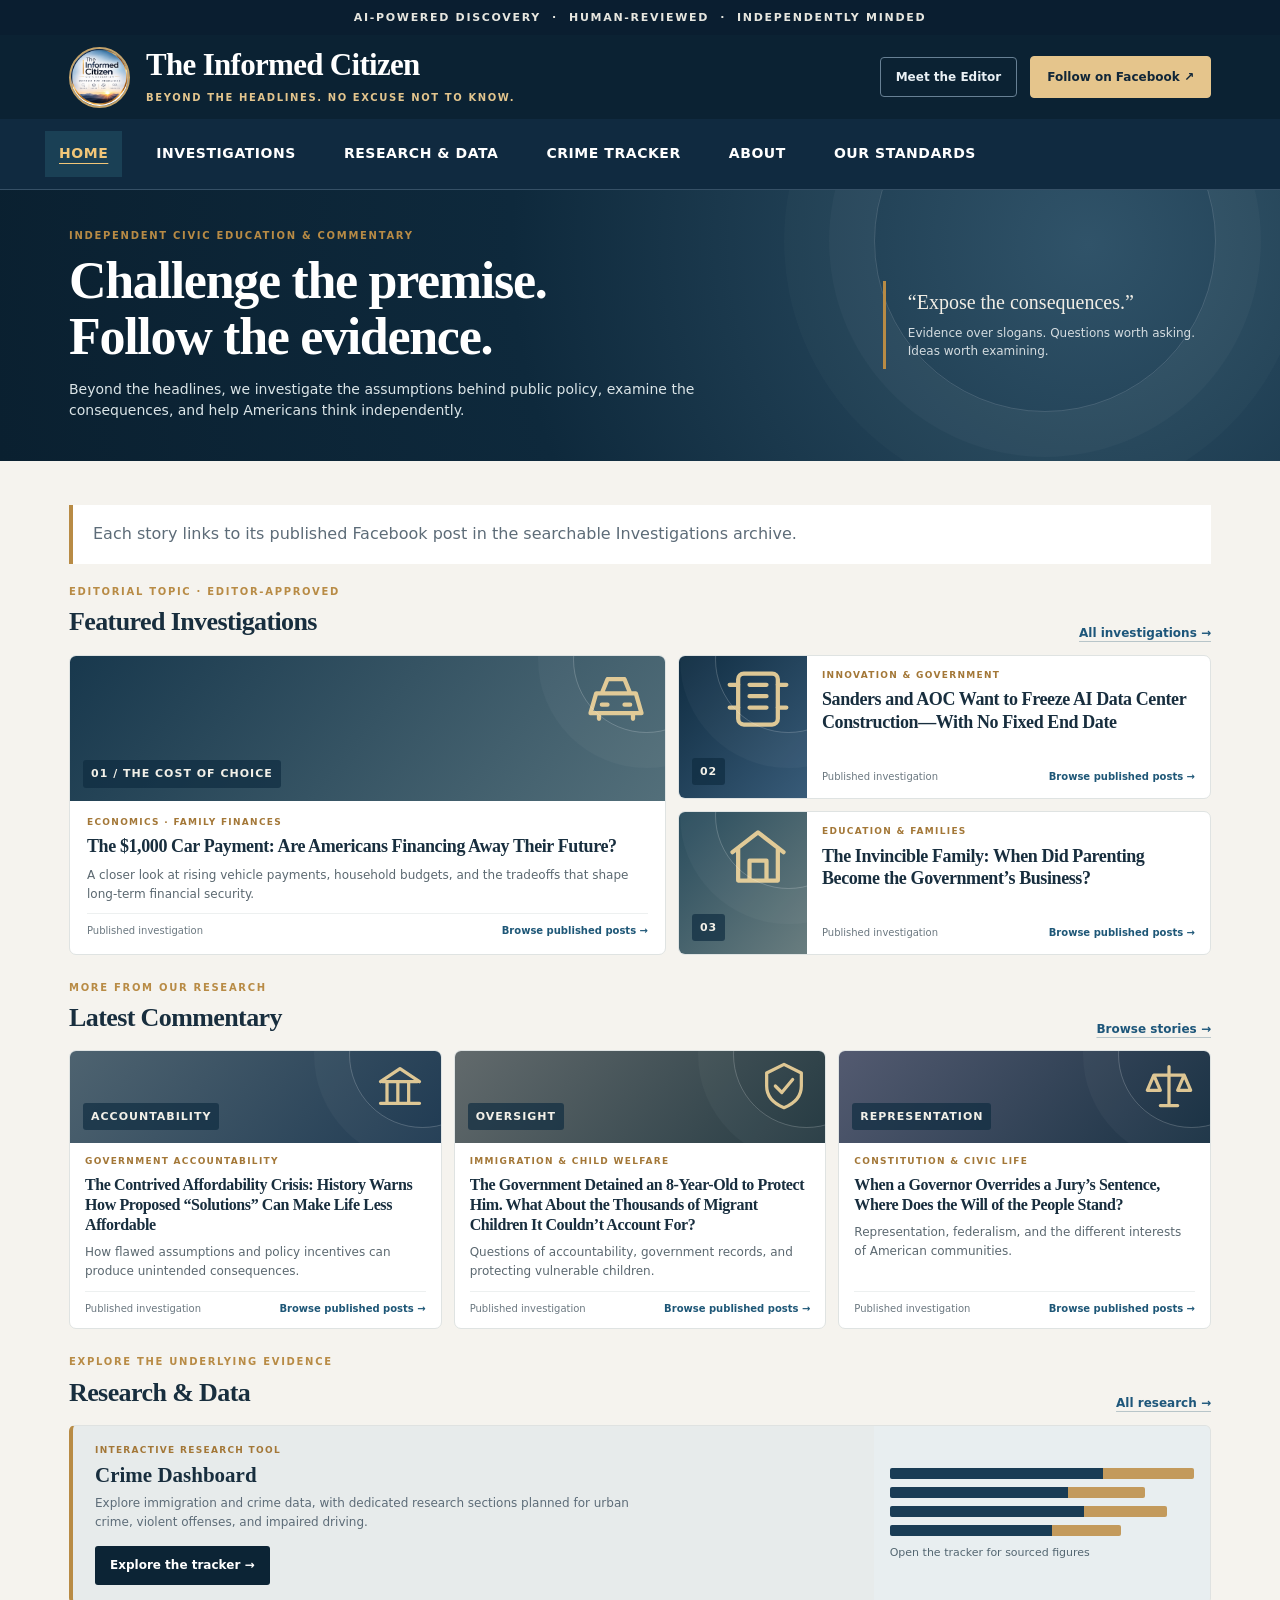
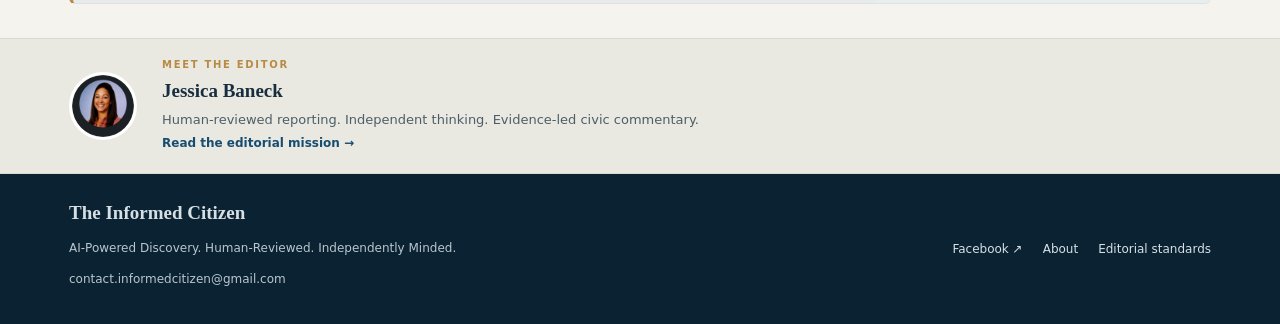
==== commit 29a22279: "Apply shared editorial design to index.html" ====
--- a/index.html
+++ b/index.html
@@ -5,4 +5,4 @@
 
 /* Shared editorial pages */
 .page-hero{padding:54px 0 28px}.page-hero h1{font-size:clamp(36px,5vw,62px);line-height:1.08;letter-spacing:-1.5px;margin:8px 0 12px}.eyebrow{font-size:12px;font-weight:800;letter-spacing:2px;text-transform:uppercase;color:var(--gold)}.intro{max-width:740px;color:var(--muted);font-size:17px}.page-main{min-height:65vh;padding-bottom:70px}.article-grid{display:grid;grid-template-columns:repeat(3,minmax(0,1fr));gap:18px;margin:26px 0}.story-tile{border:1px solid var(--line);border-radius:10px;background:#fff;padding:22px;display:flex;flex-direction:column;gap:12px;min-height:190px}.story-tile h2{font-size:21px;line-height:1.25;margin:0}.story-tile p{color:var(--muted);margin:0}.story-tile a,.cta-link{font-weight:800;color:#234b69;margin-top:auto}.filters{display:flex;gap:10px;flex-wrap:wrap;margin:20px 0}.filter{border:1px solid #cad2d7;background:#fff;padding:10px 15px;border-radius:24px;font-weight:700;color:var(--ink);cursor:pointer}.filter[aria-pressed=true]{background:var(--navy);color:white}.searchbox{padding:13px 16px;width:100%;max-width:500px;border:1px solid #cbd4d9;border-radius:8px;font:inherit}.loadmore{padding:12px 20px;background:var(--navy);color:#fff;border:0;border-radius:6px;font:inherit;font-weight:800;cursor:pointer}.notice{border-left:4px solid var(--gold);background:#fff;padding:17px 20px;color:var(--muted);margin:20px 0}.profile{display:grid;grid-template-columns:200px 1fr;gap:30px;align-items:center;background:#fff;border:1px solid var(--line);border-radius:12px;padding:30px;margin:30px 0}.profile img{width:190px;height:190px;object-fit:cover;border-radius:50%}.readable{max-width:830px;font-size:17px;line-height:1.75}.readable h2{margin-top:32px}.research-panel{border:1px solid var(--line);background:#fff;border-radius:12px;padding:30px;margin:24px 0}.link-list a{display:block;padding:12px 0;border-bottom:1px solid var(--line);font-weight:700}@media(max-width:760px){.article-grid{grid-template-columns:1fr}.profile{grid-template-columns:1fr;text-align:center}.profile img{margin:auto}.page-hero{padding:35px 0 18px}}
-</style><style id="site-nav-fix">nav.nav{position:sticky;top:0;z-index:1000;background:#102a40}nav.nav .navin{display:flex;gap:20px;align-items:center;flex-wrap:wrap;padding:12px 0}nav.nav a{color:#fff;text-decoration:none;font-weight:600;font-size:14px}nav.nav a[aria-current="page"]{color:#f2c678;text-decoration:underline;text-underline-offset:5px}.story-tile[hidden],#more[hidden]{display:none!important}@media(max-width:640px){nav.nav .navin{gap:12px;padding:10px 0}nav.nav a{font-size:12px}}</style></head><body><div class="topline">AI-POWERED DISCOVERY  ·  HUMAN-REVIEWED  ·  INDEPENDENTLY MINDED</div><header class="mast"><div class="shell mastin"><a class="identity" href="index.html"><img alt="The Informed Citizen logo" src="[data-uri]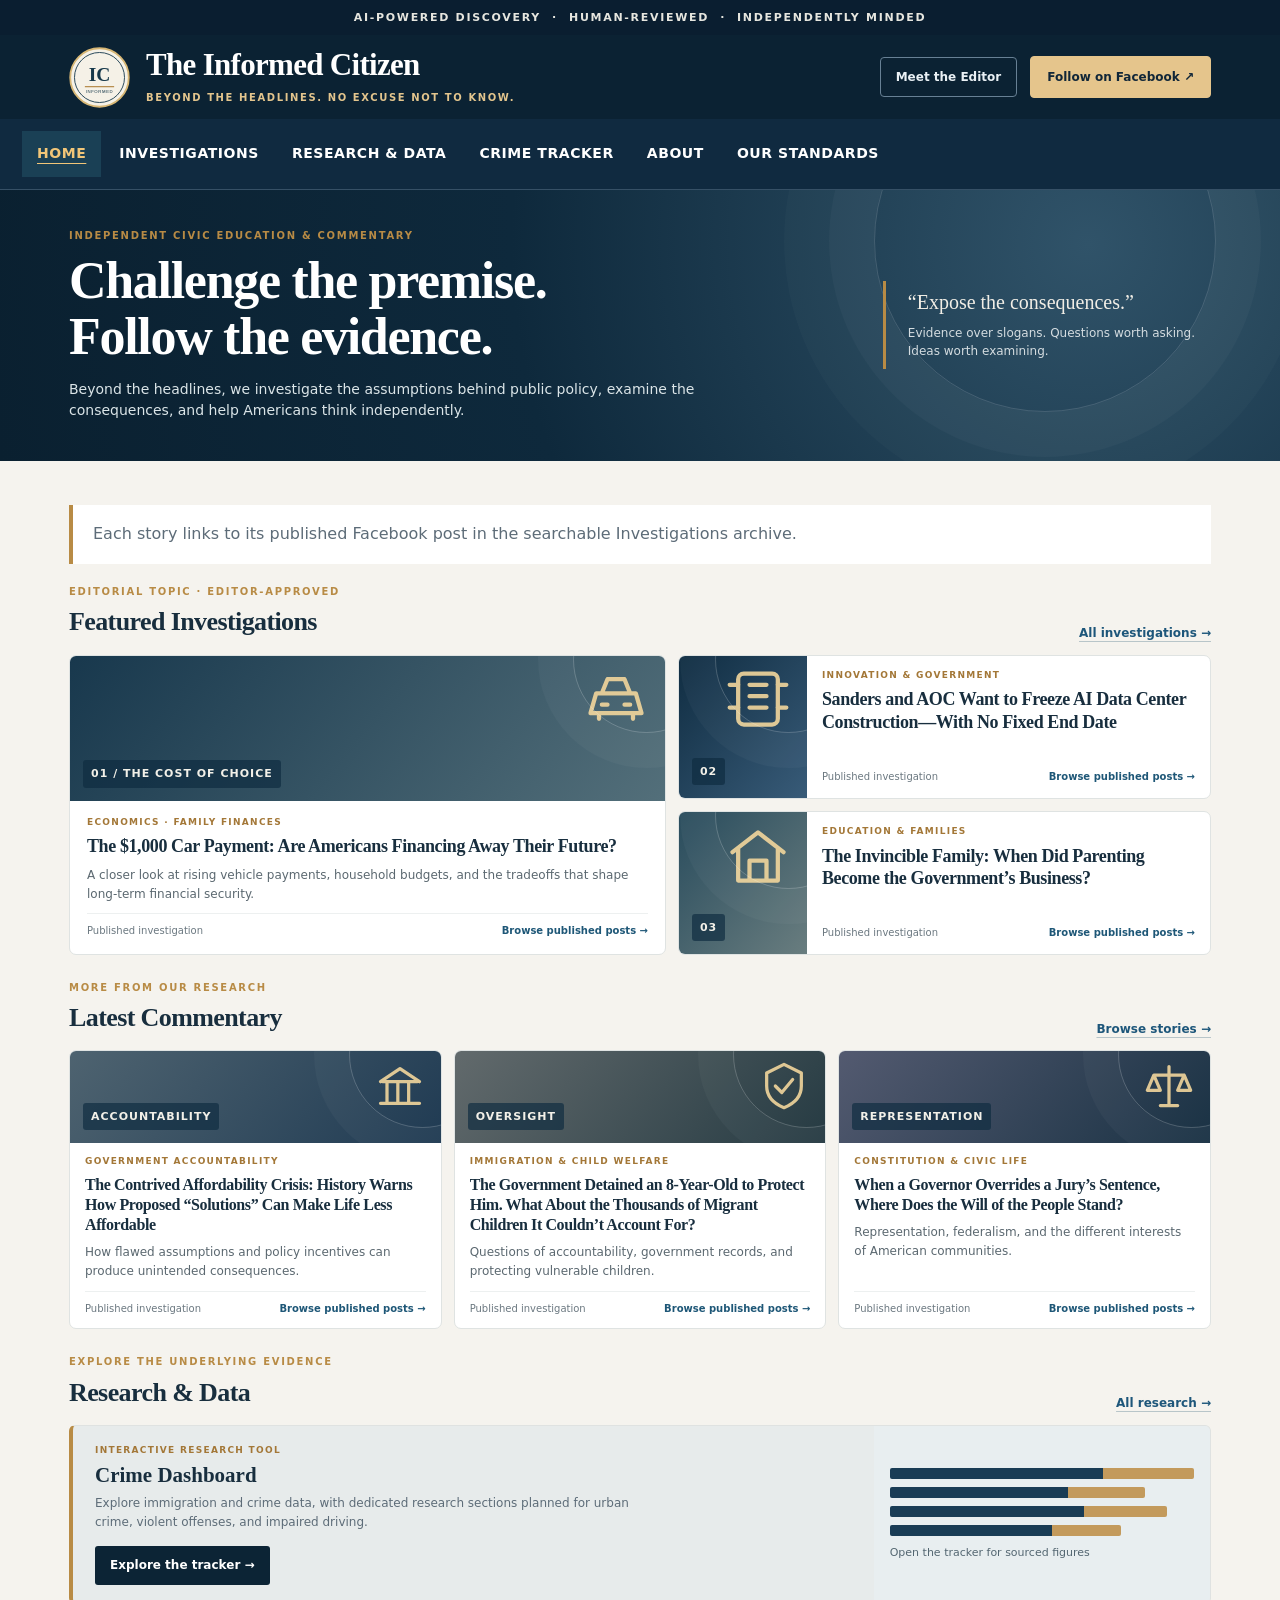
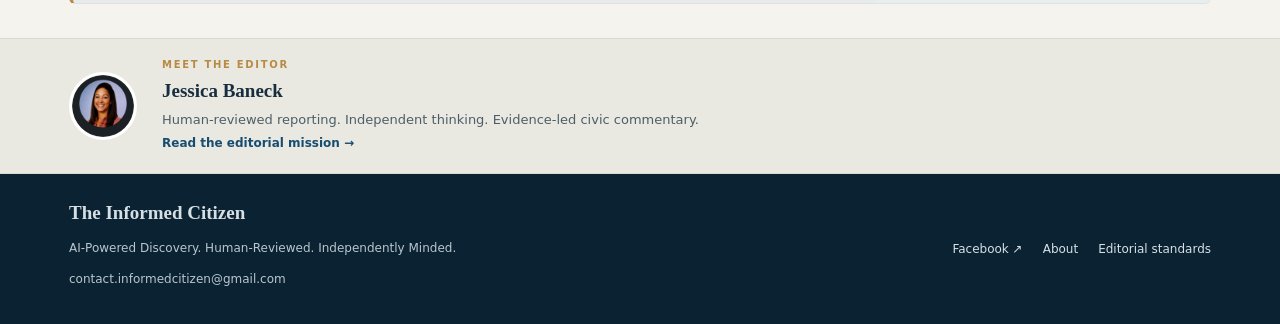
